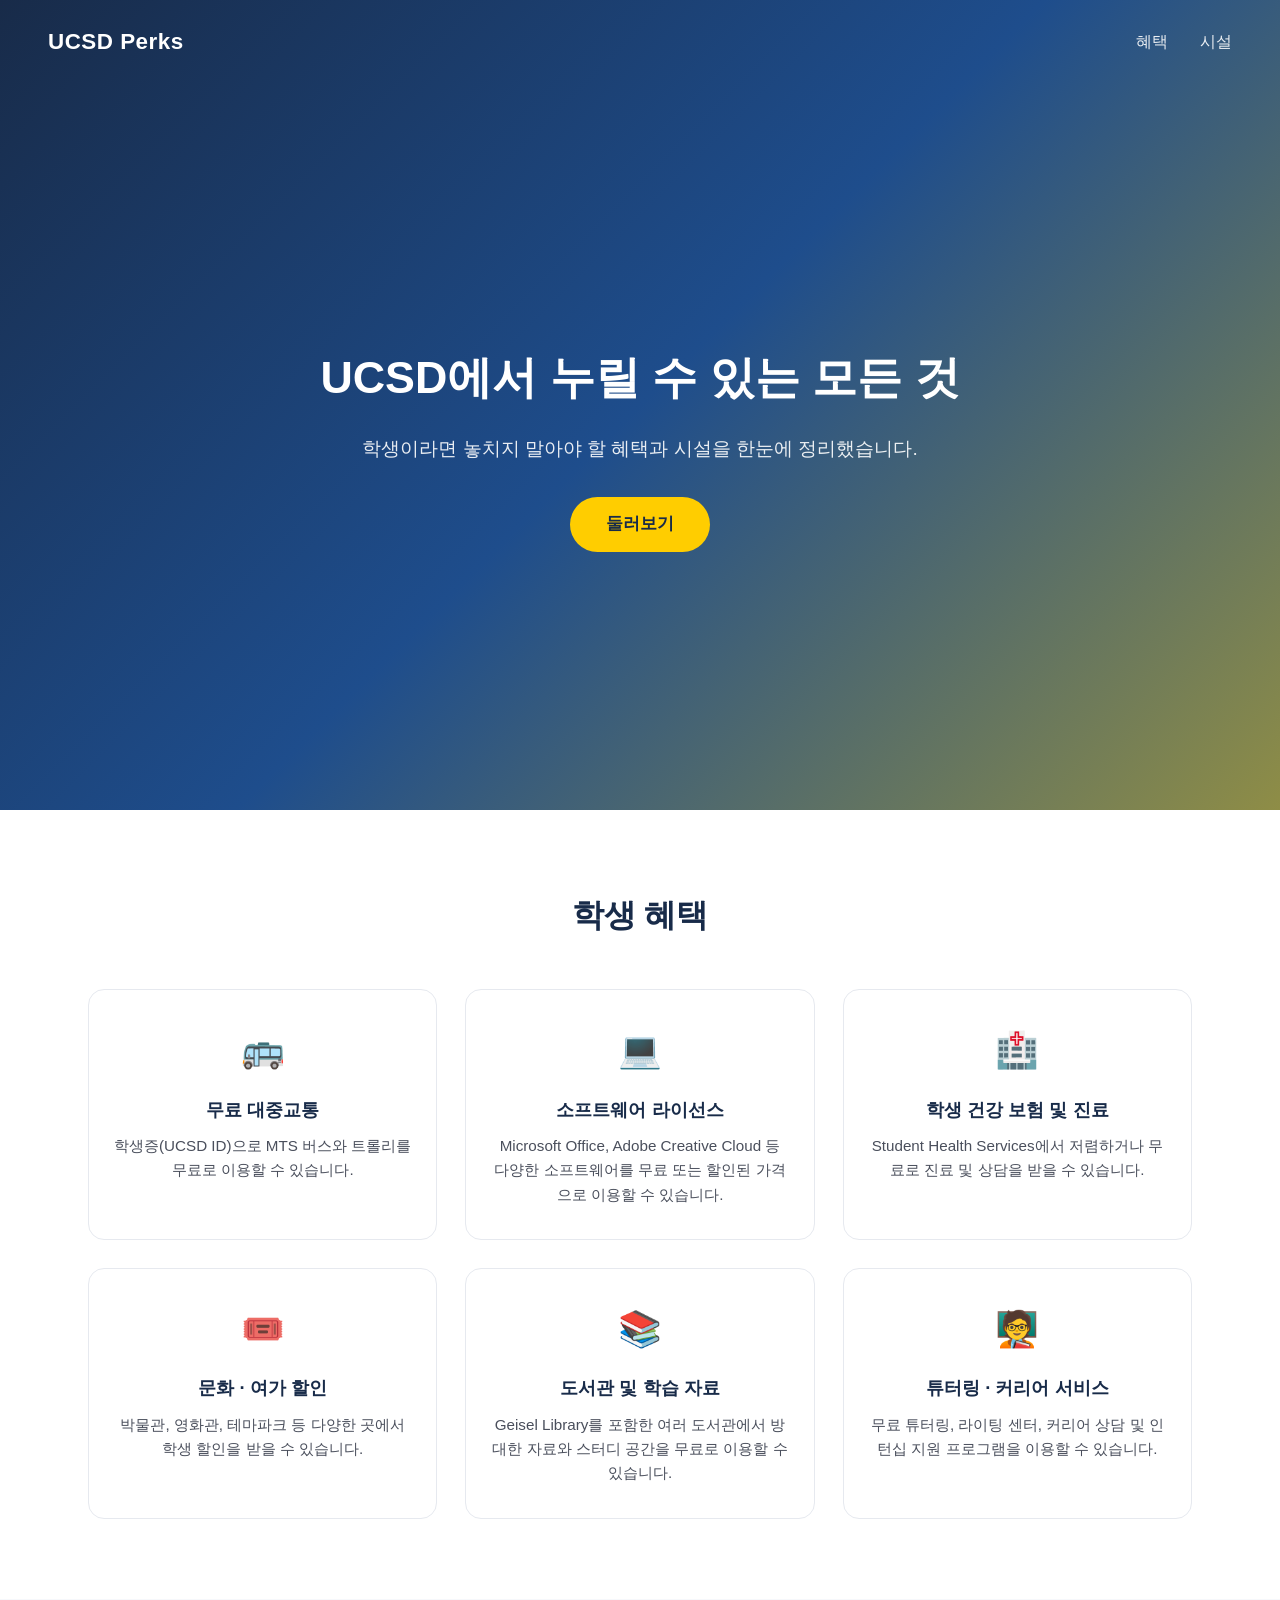
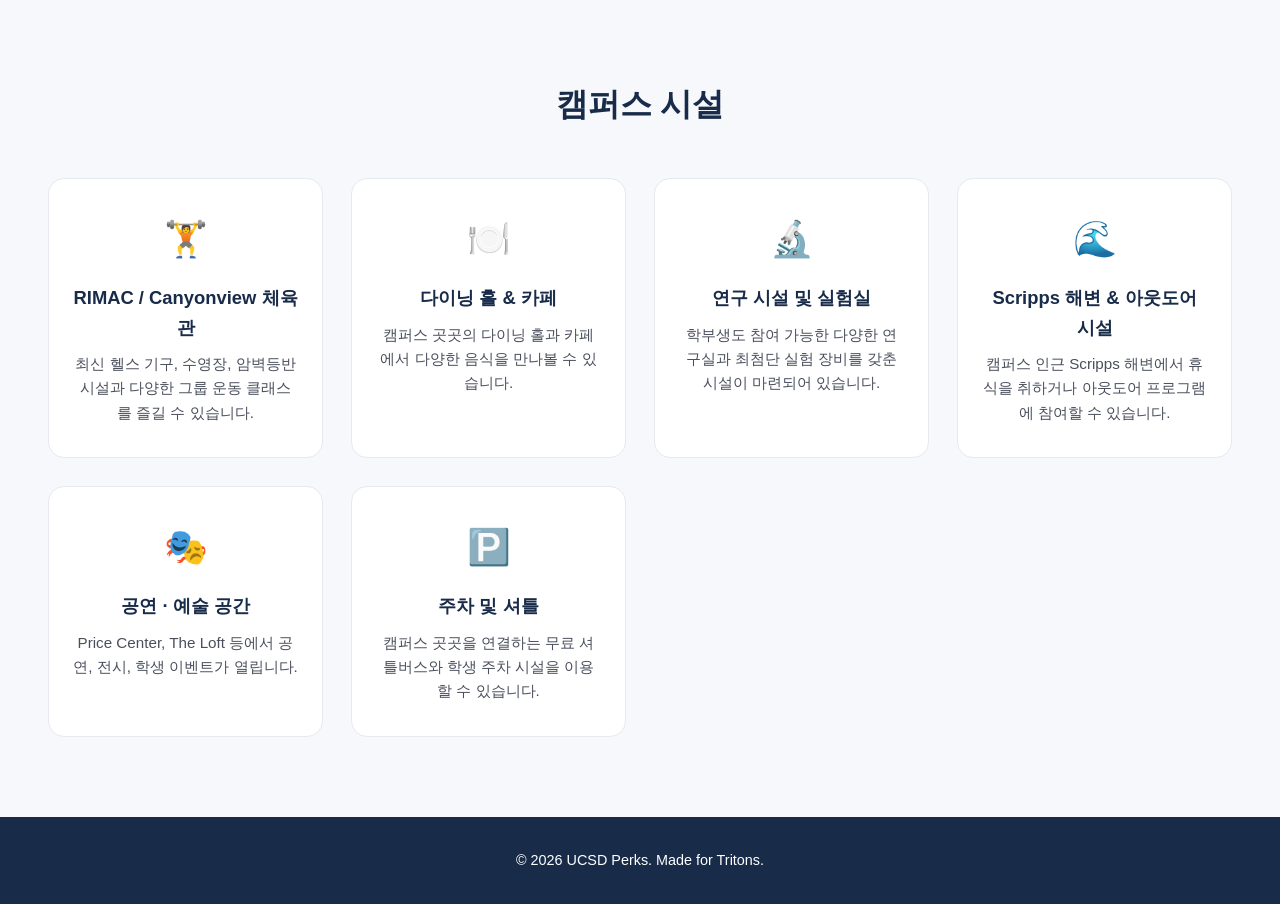
==== index.html @ 5f562950 "Add UCSD Perks landing page Simple static page introducing UCSD student benefits and campus faciliti" ====
<!DOCTYPE html>
<html lang="ko">
<head>
<meta charset="UTF-8">
<meta name="viewport" content="width=device-width, initial-scale=1.0">
<title>UCSD Perks</title>
<link rel="stylesheet" href="style.css">
</head>
<body>

<header class="hero">
  <nav class="navbar">
    <div class="logo">UCSD Perks</div>
    <ul class="nav-links">
      <li><a href="#benefits">혜택</a></li>
      <li><a href="#facilities">시설</a></li>
    </ul>
  </nav>
  <div class="hero-content">
    <h1>UCSD에서 누릴 수 있는 모든 것</h1>
    <p>학생이라면 놓치지 말아야 할 혜택과 시설을 한눈에 정리했습니다.</p>
    <a href="#benefits" class="cta-button">둘러보기</a>
  </div>
</header>

<main>
  <section id="benefits" class="section">
    <h2>학생 혜택</h2>
    <div class="card-grid">
      <div class="card">
        <div class="card-icon">🚌</div>
        <h3>무료 대중교통</h3>
        <p>학생증(UCSD ID)으로 MTS 버스와 트롤리를 무료로 이용할 수 있습니다.</p>
      </div>
      <div class="card">
        <div class="card-icon">💻</div>
        <h3>소프트웨어 라이선스</h3>
        <p>Microsoft Office, Adobe Creative Cloud 등 다양한 소프트웨어를 무료 또는 할인된 가격으로 이용할 수 있습니다.</p>
      </div>
      <div class="card">
        <div class="card-icon">🏥</div>
        <h3>학생 건강 보험 및 진료</h3>
        <p>Student Health Services에서 저렴하거나 무료로 진료 및 상담을 받을 수 있습니다.</p>
      </div>
      <div class="card">
        <div class="card-icon">🎟️</div>
        <h3>문화 · 여가 할인</h3>
        <p>박물관, 영화관, 테마파크 등 다양한 곳에서 학생 할인을 받을 수 있습니다.</p>
      </div>
      <div class="card">
        <div class="card-icon">📚</div>
        <h3>도서관 및 학습 자료</h3>
        <p>Geisel Library를 포함한 여러 도서관에서 방대한 자료와 스터디 공간을 무료로 이용할 수 있습니다.</p>
      </div>
      <div class="card">
        <div class="card-icon">🧑‍🏫</div>
        <h3>튜터링 · 커리어 서비스</h3>
        <p>무료 튜터링, 라이팅 센터, 커리어 상담 및 인턴십 지원 프로그램을 이용할 수 있습니다.</p>
      </div>
    </div>
  </section>

  <section id="facilities" class="section alt">
    <h2>캠퍼스 시설</h2>
    <div class="card-grid">
      <div class="card">
        <div class="card-icon">🏋️</div>
        <h3>RIMAC / Canyonview 체육관</h3>
        <p>최신 헬스 기구, 수영장, 암벽등반 시설과 다양한 그룹 운동 클래스를 즐길 수 있습니다.</p>
      </div>
      <div class="card">
        <div class="card-icon">🍽️</div>
        <h3>다이닝 홀 & 카페</h3>
        <p>캠퍼스 곳곳의 다이닝 홀과 카페에서 다양한 음식을 만나볼 수 있습니다.</p>
      </div>
      <div class="card">
        <div class="card-icon">🔬</div>
        <h3>연구 시설 및 실험실</h3>
        <p>학부생도 참여 가능한 다양한 연구실과 최첨단 실험 장비를 갖춘 시설이 마련되어 있습니다.</p>
      </div>
      <div class="card">
        <div class="card-icon">🌊</div>
        <h3>Scripps 해변 & 아웃도어 시설</h3>
        <p>캠퍼스 인근 Scripps 해변에서 휴식을 취하거나 아웃도어 프로그램에 참여할 수 있습니다.</p>
      </div>
      <div class="card">
        <div class="card-icon">🎭</div>
        <h3>공연 · 예술 공간</h3>
        <p>Price Center, The Loft 등에서 공연, 전시, 학생 이벤트가 열립니다.</p>
      </div>
      <div class="card">
        <div class="card-icon">🅿️</div>
        <h3>주차 및 셔틀</h3>
        <p>캠퍼스 곳곳을 연결하는 무료 셔틀버스와 학생 주차 시설을 이용할 수 있습니다.</p>
      </div>
    </div>
  </section>
</main>

<footer class="footer">
  <p>&copy; 2026 UCSD Perks. Made for Tritons.</p>
</footer>

</body>
</html>
---- style.css ----
* {
  margin: 0;
  padding: 0;
  box-sizing: border-box;
}

body {
  font-family: "Segoe UI", "Apple SD Gothic Neo", sans-serif;
  color: #1a1a2e;
  line-height: 1.6;
}

.hero {
  background: linear-gradient(135deg, #182B49 0%, #1E4D8C 50%, #FFCD00 150%);
  color: #fff;
  min-height: 90vh;
  display: flex;
  flex-direction: column;
}

.navbar {
  display: flex;
  justify-content: space-between;
  align-items: center;
  padding: 24px 48px;
}

.logo {
  font-size: 1.4rem;
  font-weight: 700;
  letter-spacing: 0.5px;
}

.nav-links {
  display: flex;
  list-style: none;
  gap: 32px;
}

.nav-links a {
  color: #fff;
  text-decoration: none;
  font-weight: 500;
  opacity: 0.9;
  transition: opacity 0.2s;
}

.nav-links a:hover {
  opacity: 1;
  text-decoration: underline;
}

.hero-content {
  flex: 1;
  display: flex;
  flex-direction: column;
  align-items: center;
  justify-content: center;
  text-align: center;
  padding: 0 24px;
}

.hero-content h1 {
  font-size: 2.8rem;
  max-width: 800px;
  margin-bottom: 20px;
}

.hero-content p {
  font-size: 1.2rem;
  max-width: 600px;
  opacity: 0.9;
  margin-bottom: 32px;
}

.cta-button {
  background: #FFCD00;
  color: #182B49;
  padding: 14px 36px;
  border-radius: 30px;
  text-decoration: none;
  font-weight: 700;
  font-size: 1.05rem;
  transition: transform 0.2s, box-shadow 0.2s;
}

.cta-button:hover {
  transform: translateY(-2px);
  box-shadow: 0 8px 20px rgba(0, 0, 0, 0.2);
}

.section {
  padding: 80px 48px;
  max-width: 1200px;
  margin: 0 auto;
}

.section.alt {
  background: #f6f8fb;
  max-width: none;
}

.section.alt > * {
  max-width: 1200px;
  margin-left: auto;
  margin-right: auto;
}

.section h2 {
  font-size: 2rem;
  text-align: center;
  margin-bottom: 48px;
  color: #182B49;
}

.card-grid {
  display: grid;
  grid-template-columns: repeat(auto-fit, minmax(260px, 1fr));
  gap: 28px;
}

.card {
  background: #fff;
  border: 1px solid #e6e9ef;
  border-radius: 16px;
  padding: 32px 24px;
  text-align: center;
  transition: transform 0.2s, box-shadow 0.2s;
}

.card:hover {
  transform: translateY(-4px);
  box-shadow: 0 12px 24px rgba(24, 43, 73, 0.1);
}

.card-icon {
  font-size: 2.2rem;
  margin-bottom: 16px;
}

.card h3 {
  font-size: 1.15rem;
  margin-bottom: 10px;
  color: #182B49;
}

.card p {
  font-size: 0.95rem;
  color: #4a4f5c;
}

.footer {
  text-align: center;
  padding: 32px;
  background: #182B49;
  color: #fff;
  font-size: 0.9rem;
}

@media (max-width: 600px) {
  .navbar {
    padding: 20px 24px;
    flex-direction: column;
    gap: 12px;
  }

  .hero-content h1 {
    font-size: 2rem;
  }

  .section {
    padding: 56px 24px;
  }
}
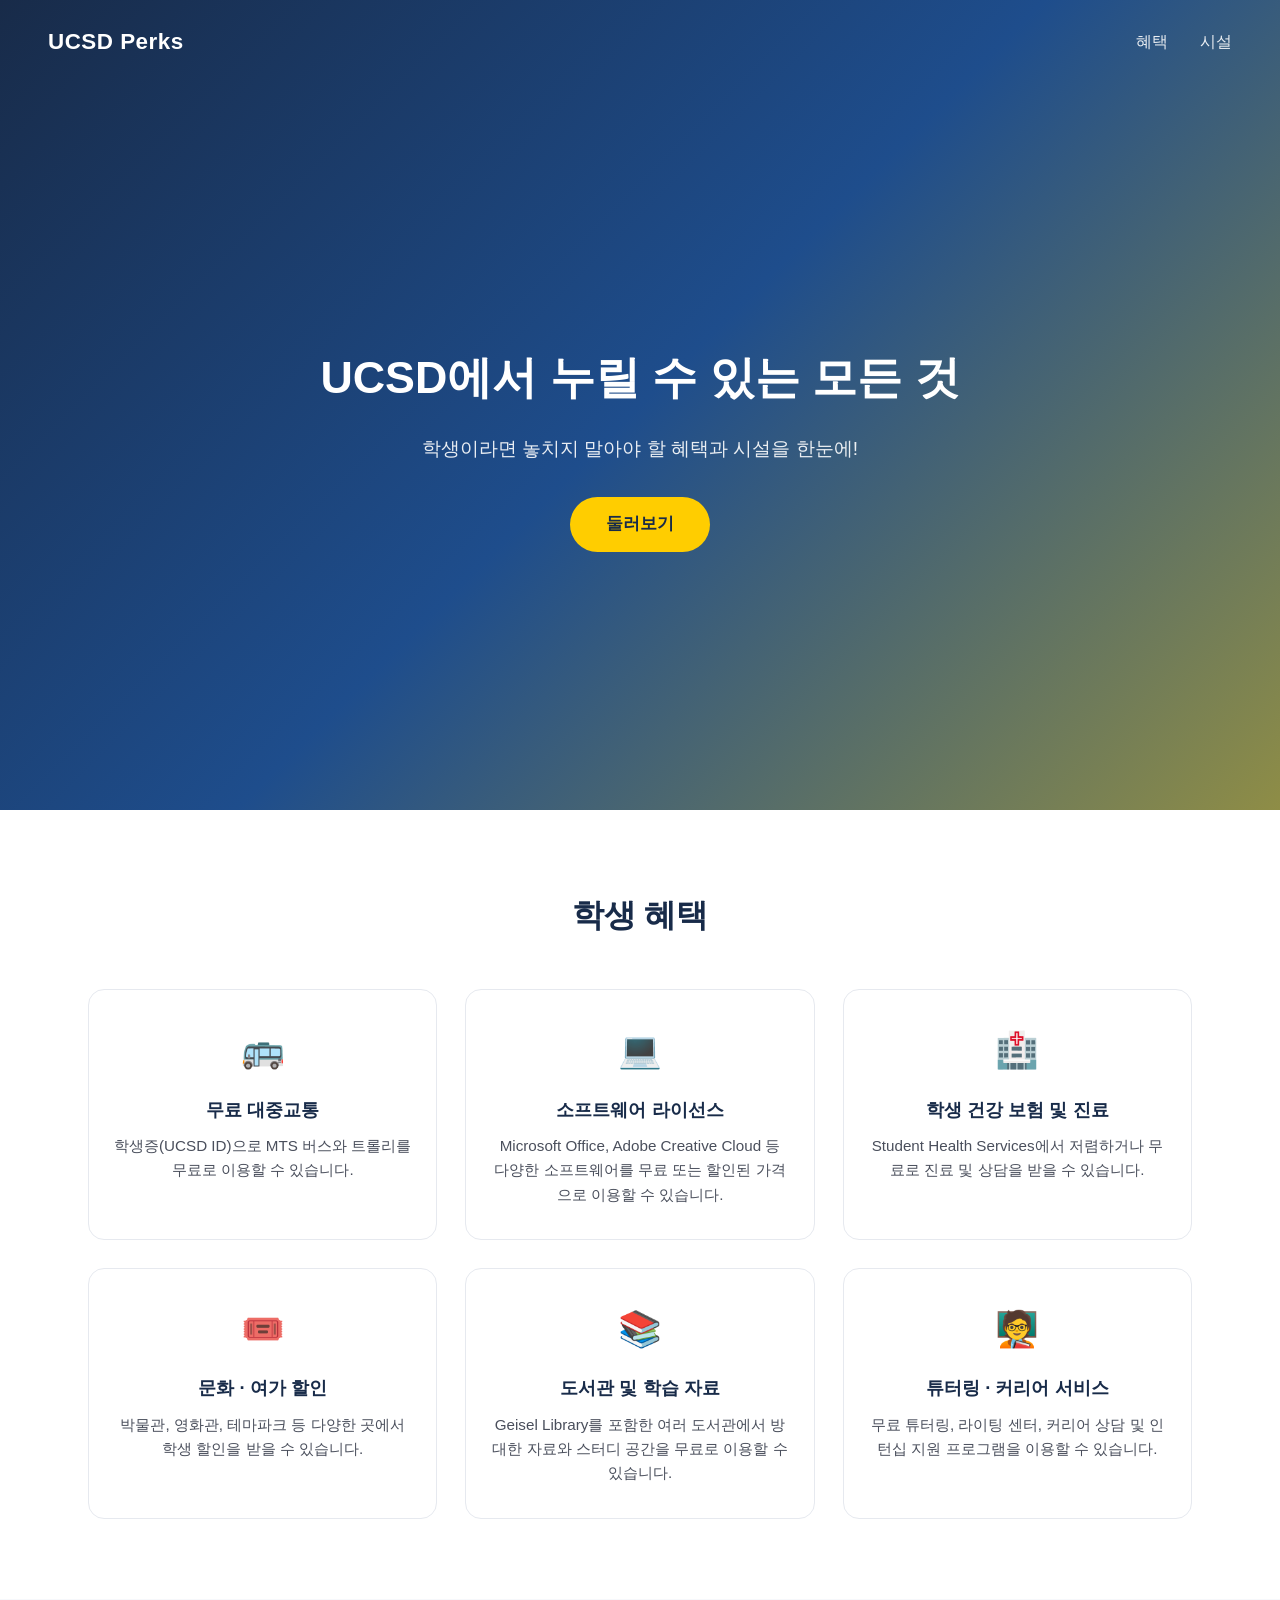
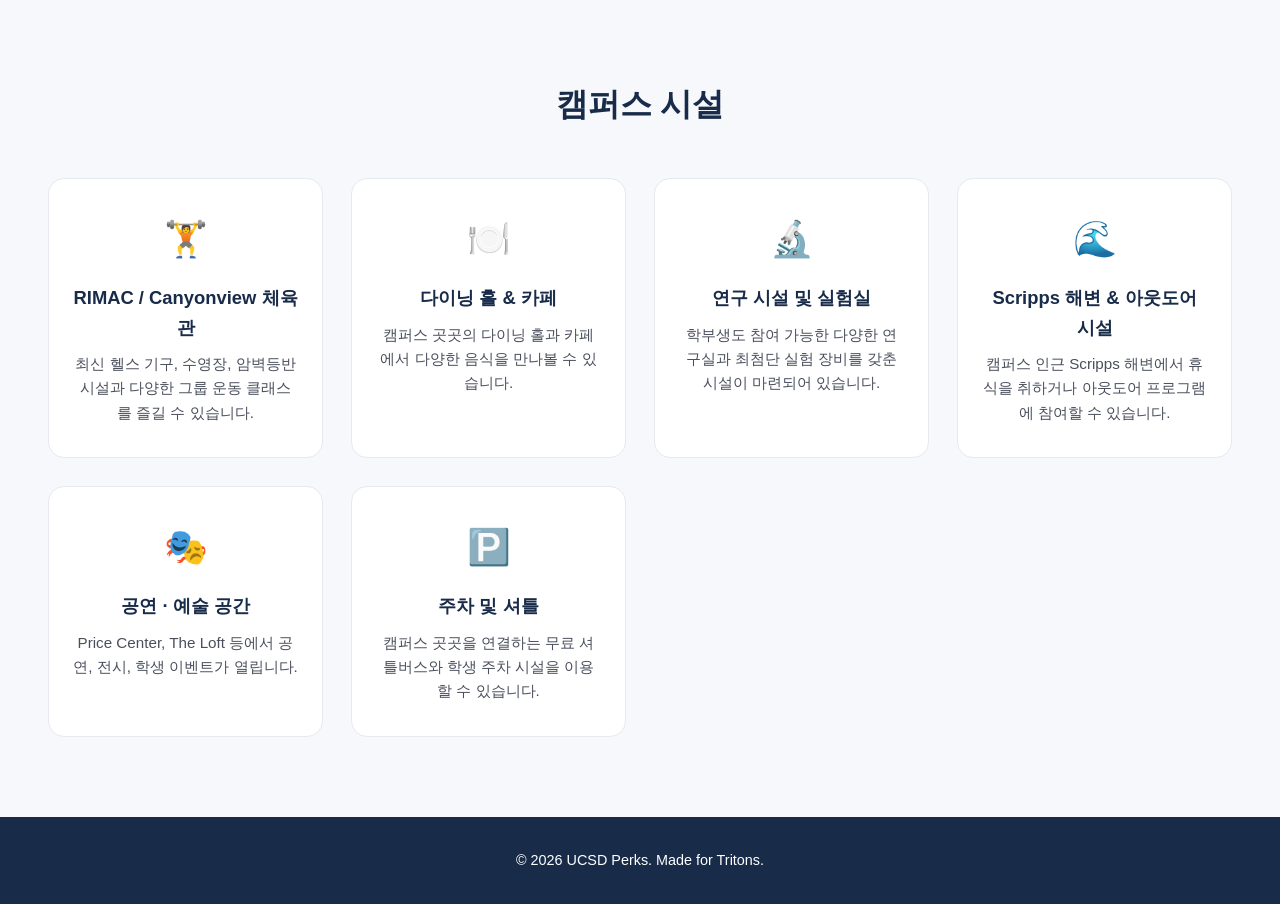
==== commit e9c36820: "Update paragraph text in hero content" ====
--- a/index.html
+++ b/index.html
@@ -18,7 +18,7 @@
   </nav>
   <div class="hero-content">
     <h1>UCSD에서 누릴 수 있는 모든 것</h1>
-    <p>학생이라면 놓치지 말아야 할 혜택과 시설을 한눈에 정리했습니다.</p>
+    <p>학생이라면 놓치지 말아야 할 혜택과 시설을 한눈에! </p>
     <a href="#benefits" class="cta-button">둘러보기</a>
   </div>
 </header>
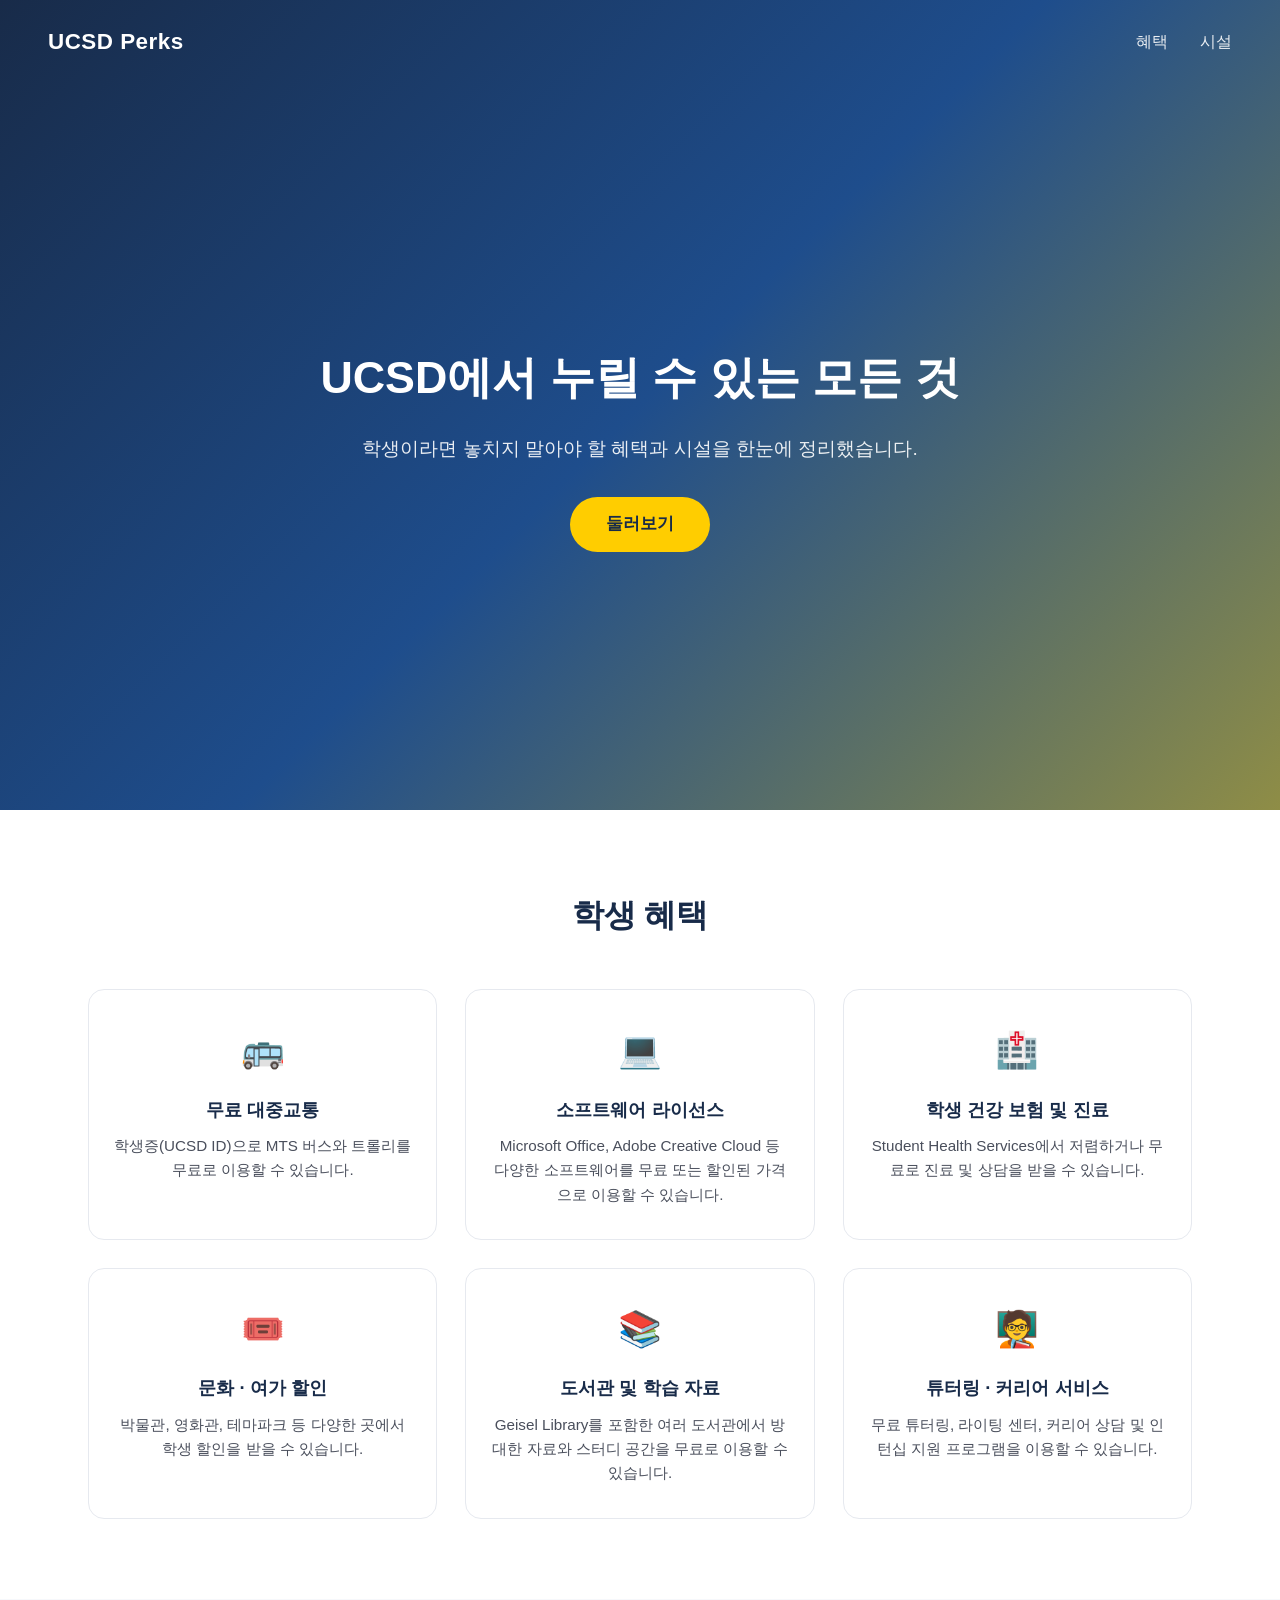
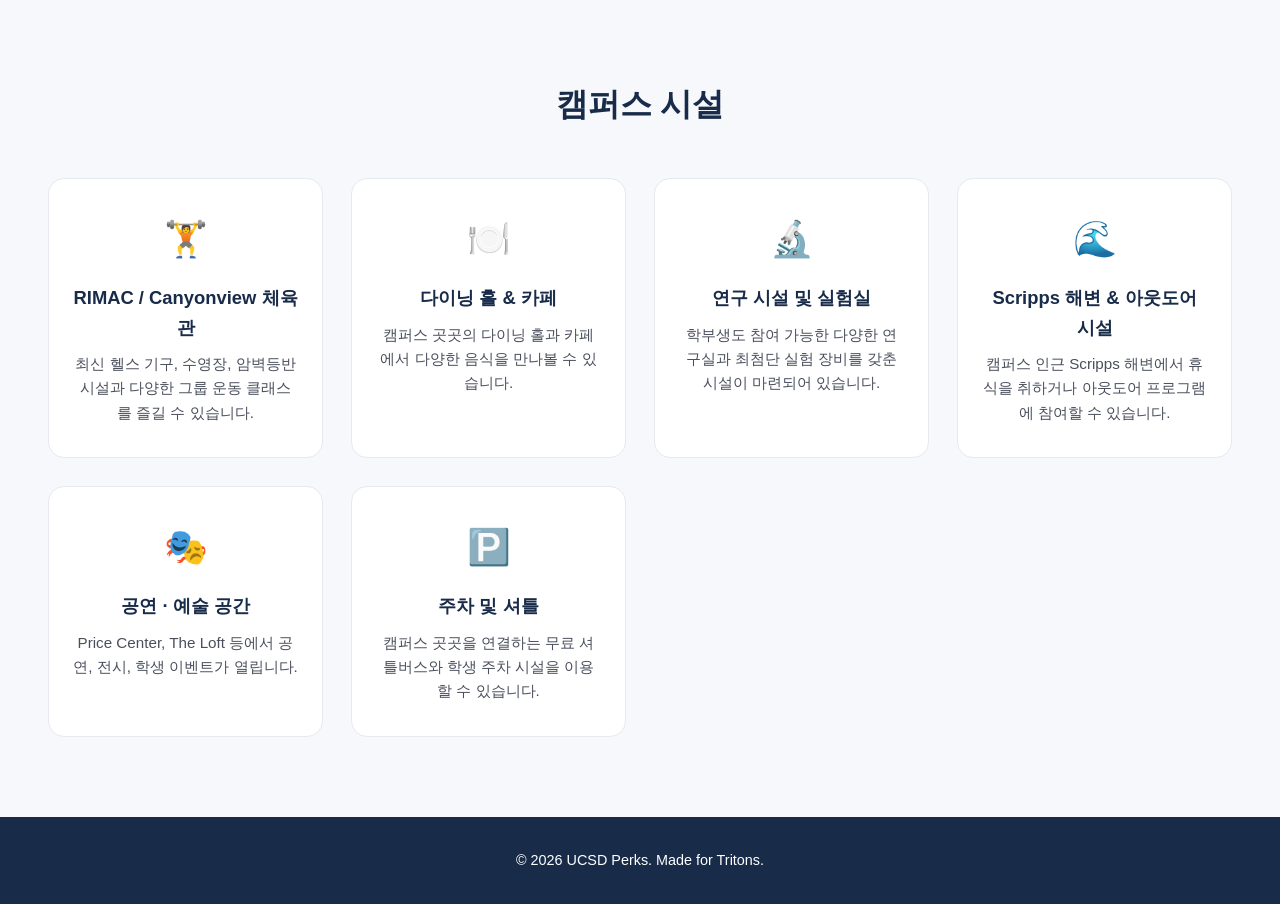
==== commit 63635659: "Add click-to-expand detail modal for benefit/facility cards Each card now opens a modal with a longe" ====
--- a/index.html
+++ b/index.html
@@ -18,7 +18,7 @@
   </nav>
   <div class="hero-content">
     <h1>UCSD에서 누릴 수 있는 모든 것</h1>
-    <p>학생이라면 놓치지 말아야 할 혜택과 시설을 한눈에! </p>
+    <p>학생이라면 놓치지 말아야 할 혜택과 시설을 한눈에 정리했습니다.</p>
     <a href="#benefits" class="cta-button">둘러보기</a>
   </div>
 </header>
@@ -27,32 +27,32 @@
   <section id="benefits" class="section">
     <h2>학생 혜택</h2>
     <div class="card-grid">
-      <div class="card">
+      <div class="card" data-id="transit" tabindex="0" role="button" aria-haspopup="dialog">
         <div class="card-icon">🚌</div>
         <h3>무료 대중교통</h3>
         <p>학생증(UCSD ID)으로 MTS 버스와 트롤리를 무료로 이용할 수 있습니다.</p>
       </div>
-      <div class="card">
+      <div class="card" data-id="software" tabindex="0" role="button" aria-haspopup="dialog">
         <div class="card-icon">💻</div>
         <h3>소프트웨어 라이선스</h3>
         <p>Microsoft Office, Adobe Creative Cloud 등 다양한 소프트웨어를 무료 또는 할인된 가격으로 이용할 수 있습니다.</p>
       </div>
-      <div class="card">
+      <div class="card" data-id="health" tabindex="0" role="button" aria-haspopup="dialog">
         <div class="card-icon">🏥</div>
         <h3>학생 건강 보험 및 진료</h3>
         <p>Student Health Services에서 저렴하거나 무료로 진료 및 상담을 받을 수 있습니다.</p>
       </div>
-      <div class="card">
+      <div class="card" data-id="discounts" tabindex="0" role="button" aria-haspopup="dialog">
         <div class="card-icon">🎟️</div>
         <h3>문화 · 여가 할인</h3>
         <p>박물관, 영화관, 테마파크 등 다양한 곳에서 학생 할인을 받을 수 있습니다.</p>
       </div>
-      <div class="card">
+      <div class="card" data-id="library" tabindex="0" role="button" aria-haspopup="dialog">
         <div class="card-icon">📚</div>
         <h3>도서관 및 학습 자료</h3>
         <p>Geisel Library를 포함한 여러 도서관에서 방대한 자료와 스터디 공간을 무료로 이용할 수 있습니다.</p>
       </div>
-      <div class="card">
+      <div class="card" data-id="tutoring" tabindex="0" role="button" aria-haspopup="dialog">
         <div class="card-icon">🧑‍🏫</div>
         <h3>튜터링 · 커리어 서비스</h3>
         <p>무료 튜터링, 라이팅 센터, 커리어 상담 및 인턴십 지원 프로그램을 이용할 수 있습니다.</p>
@@ -63,32 +63,32 @@
   <section id="facilities" class="section alt">
     <h2>캠퍼스 시설</h2>
     <div class="card-grid">
-      <div class="card">
+      <div class="card" data-id="gym" tabindex="0" role="button" aria-haspopup="dialog">
         <div class="card-icon">🏋️</div>
         <h3>RIMAC / Canyonview 체육관</h3>
         <p>최신 헬스 기구, 수영장, 암벽등반 시설과 다양한 그룹 운동 클래스를 즐길 수 있습니다.</p>
       </div>
-      <div class="card">
+      <div class="card" data-id="dining" tabindex="0" role="button" aria-haspopup="dialog">
         <div class="card-icon">🍽️</div>
         <h3>다이닝 홀 & 카페</h3>
         <p>캠퍼스 곳곳의 다이닝 홀과 카페에서 다양한 음식을 만나볼 수 있습니다.</p>
       </div>
-      <div class="card">
+      <div class="card" data-id="research" tabindex="0" role="button" aria-haspopup="dialog">
         <div class="card-icon">🔬</div>
         <h3>연구 시설 및 실험실</h3>
         <p>학부생도 참여 가능한 다양한 연구실과 최첨단 실험 장비를 갖춘 시설이 마련되어 있습니다.</p>
       </div>
-      <div class="card">
+      <div class="card" data-id="beach" tabindex="0" role="button" aria-haspopup="dialog">
         <div class="card-icon">🌊</div>
         <h3>Scripps 해변 & 아웃도어 시설</h3>
         <p>캠퍼스 인근 Scripps 해변에서 휴식을 취하거나 아웃도어 프로그램에 참여할 수 있습니다.</p>
       </div>
-      <div class="card">
+      <div class="card" data-id="arts" tabindex="0" role="button" aria-haspopup="dialog">
         <div class="card-icon">🎭</div>
         <h3>공연 · 예술 공간</h3>
         <p>Price Center, The Loft 등에서 공연, 전시, 학생 이벤트가 열립니다.</p>
       </div>
-      <div class="card">
+      <div class="card" data-id="parking" tabindex="0" role="button" aria-haspopup="dialog">
         <div class="card-icon">🅿️</div>
         <h3>주차 및 셔틀</h3>
         <p>캠퍼스 곳곳을 연결하는 무료 셔틀버스와 학생 주차 시설을 이용할 수 있습니다.</p>
@@ -101,5 +101,15 @@
   <p>&copy; 2026 UCSD Perks. Made for Tritons.</p>
 </footer>
 
+<div id="detail-modal" class="modal-overlay" hidden>
+  <div class="modal-box" role="dialog" aria-modal="true" aria-labelledby="modal-title">
+    <button class="modal-close" aria-label="닫기">&times;</button>
+    <div class="modal-icon"></div>
+    <h3 class="modal-title" id="modal-title"></h3>
+    <p class="modal-detail"></p>
+  </div>
+</div>
+
+<script src="script.js"></script>
 </body>
 </html>
--- a/style.css
+++ b/style.css
@@ -126,11 +126,18 @@
   padding: 32px 24px;
   text-align: center;
   transition: transform 0.2s, box-shadow 0.2s;
-}
-
-.card:hover {
+  cursor: pointer;
+}
+
+.card:hover,
+.card:focus-visible {
   transform: translateY(-4px);
   box-shadow: 0 12px 24px rgba(24, 43, 73, 0.1);
+  outline: none;
+}
+
+.card:focus-visible {
+  border-color: #1E4D8C;
 }
 
 .card-icon {
@@ -155,6 +162,77 @@
   background: #182B49;
   color: #fff;
   font-size: 0.9rem;
+}
+
+.modal-overlay {
+  position: fixed;
+  inset: 0;
+  background: rgba(24, 43, 73, 0.55);
+  display: flex;
+  align-items: center;
+  justify-content: center;
+  padding: 24px;
+  z-index: 1000;
+}
+
+.modal-overlay[hidden] {
+  display: none;
+}
+
+.modal-box {
+  position: relative;
+  background: #fff;
+  border-radius: 20px;
+  padding: 48px 36px 36px;
+  max-width: 480px;
+  width: 100%;
+  text-align: center;
+  box-shadow: 0 24px 60px rgba(0, 0, 0, 0.25);
+  animation: modal-pop 0.18s ease-out;
+}
+
+@keyframes modal-pop {
+  from {
+    opacity: 0;
+    transform: scale(0.96);
+  }
+  to {
+    opacity: 1;
+    transform: scale(1);
+  }
+}
+
+.modal-close {
+  position: absolute;
+  top: 12px;
+  right: 16px;
+  background: none;
+  border: none;
+  font-size: 1.6rem;
+  line-height: 1;
+  color: #8a8f9c;
+  cursor: pointer;
+}
+
+.modal-close:hover {
+  color: #182B49;
+}
+
+.modal-icon {
+  font-size: 2.6rem;
+  margin-bottom: 16px;
+}
+
+.modal-title {
+  font-size: 1.4rem;
+  color: #182B49;
+  margin-bottom: 16px;
+}
+
+.modal-detail {
+  font-size: 1rem;
+  color: #4a4f5c;
+  text-align: left;
 }
 
 @media (max-width: 600px) {
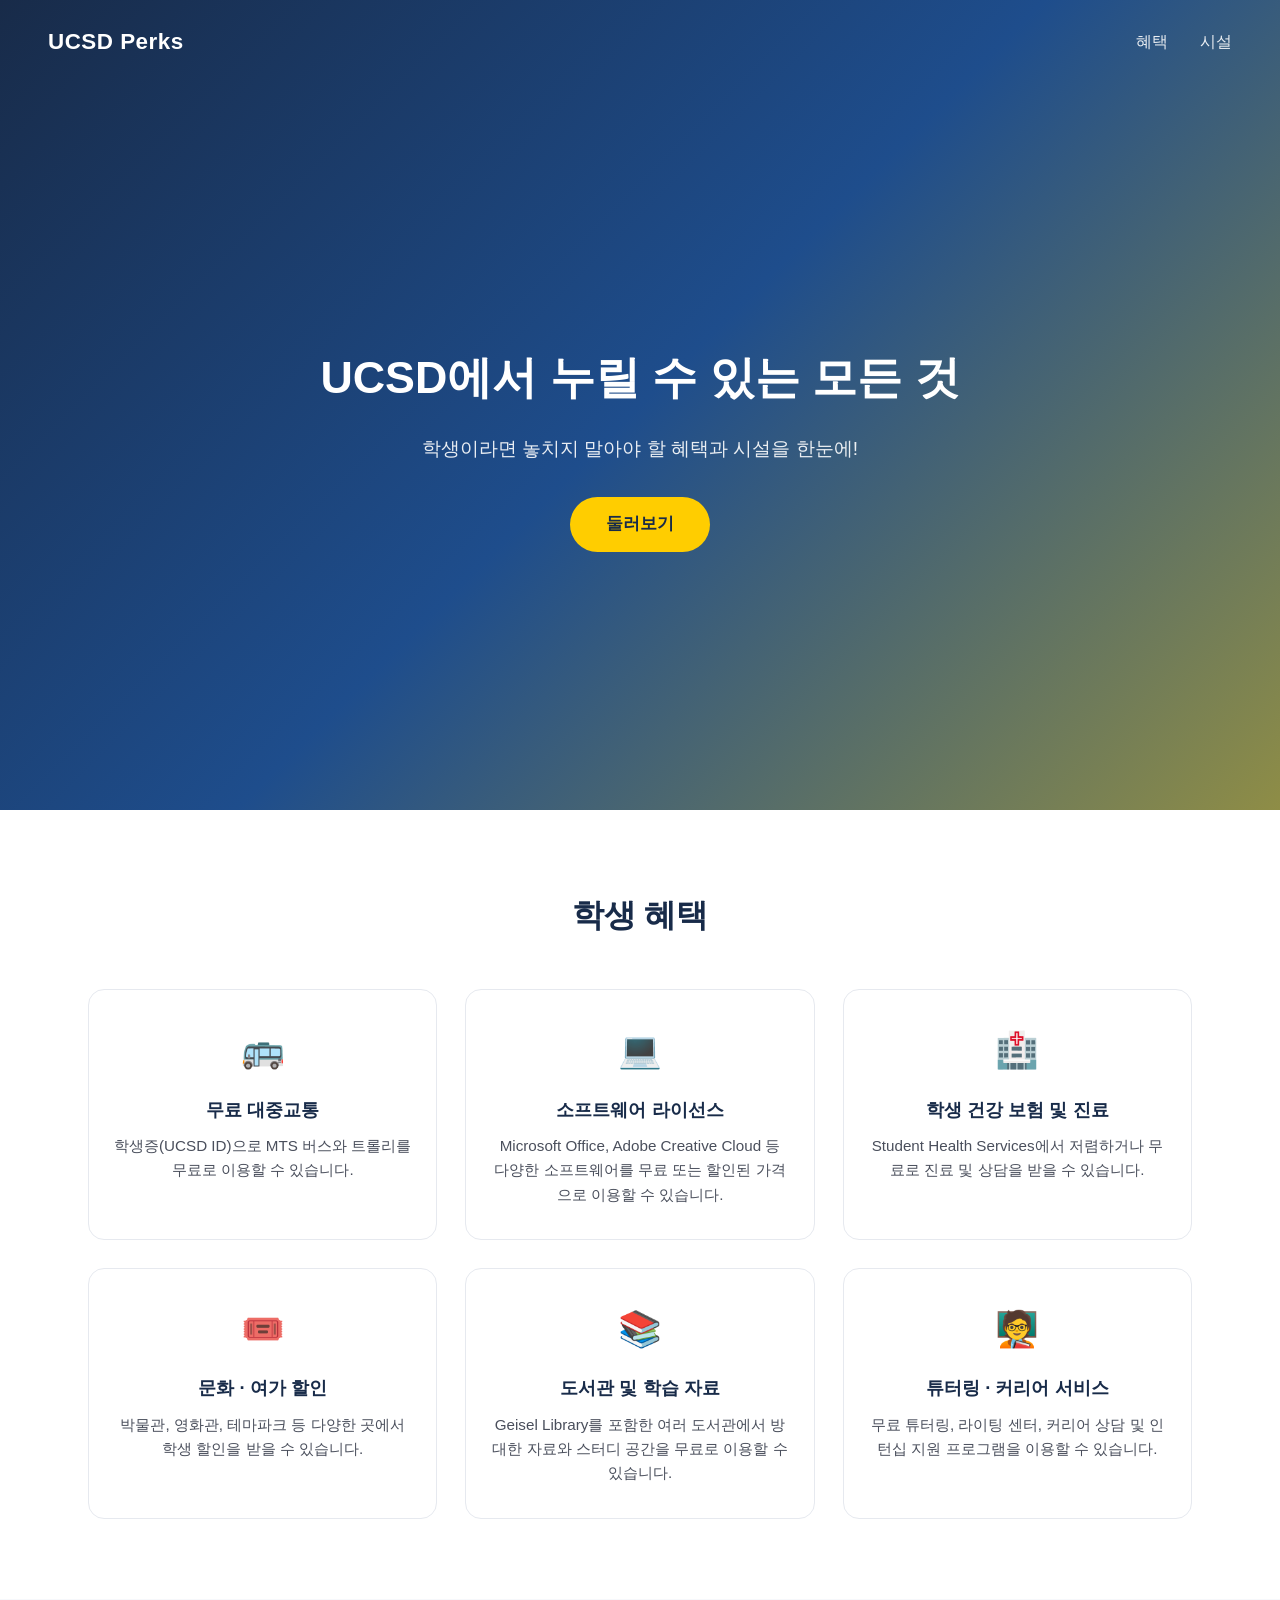
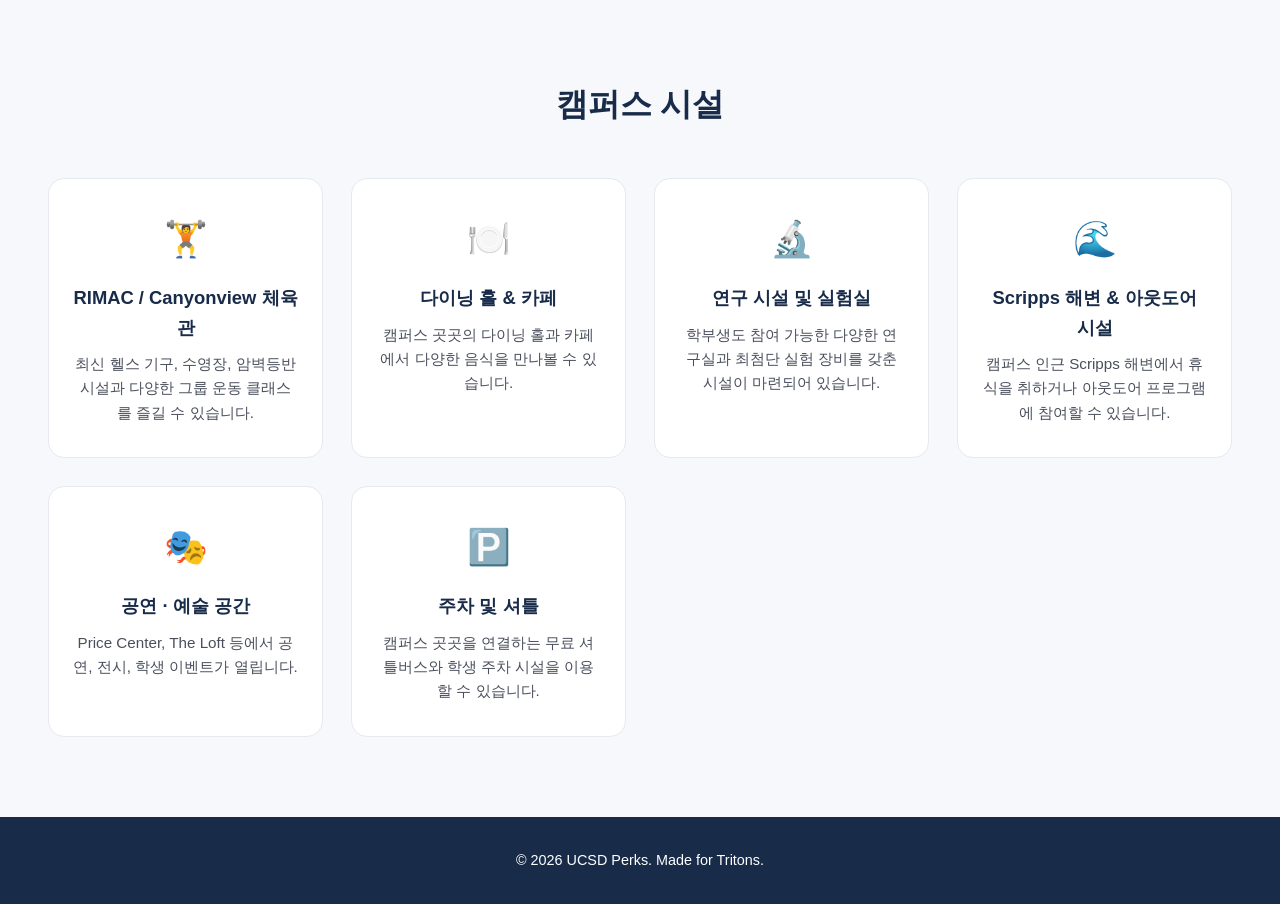
==== commit 96773995: "Merge pull request #1 from Daesoon0123/feature/card-details Add click-to-expand detail modal for ben" ====
--- a/index.html
+++ b/index.html
@@ -18,7 +18,7 @@
   </nav>
   <div class="hero-content">
     <h1>UCSD에서 누릴 수 있는 모든 것</h1>
-    <p>학생이라면 놓치지 말아야 할 혜택과 시설을 한눈에 정리했습니다.</p>
+    <p>학생이라면 놓치지 말아야 할 혜택과 시설을 한눈에! </p>
     <a href="#benefits" class="cta-button">둘러보기</a>
   </div>
 </header>
